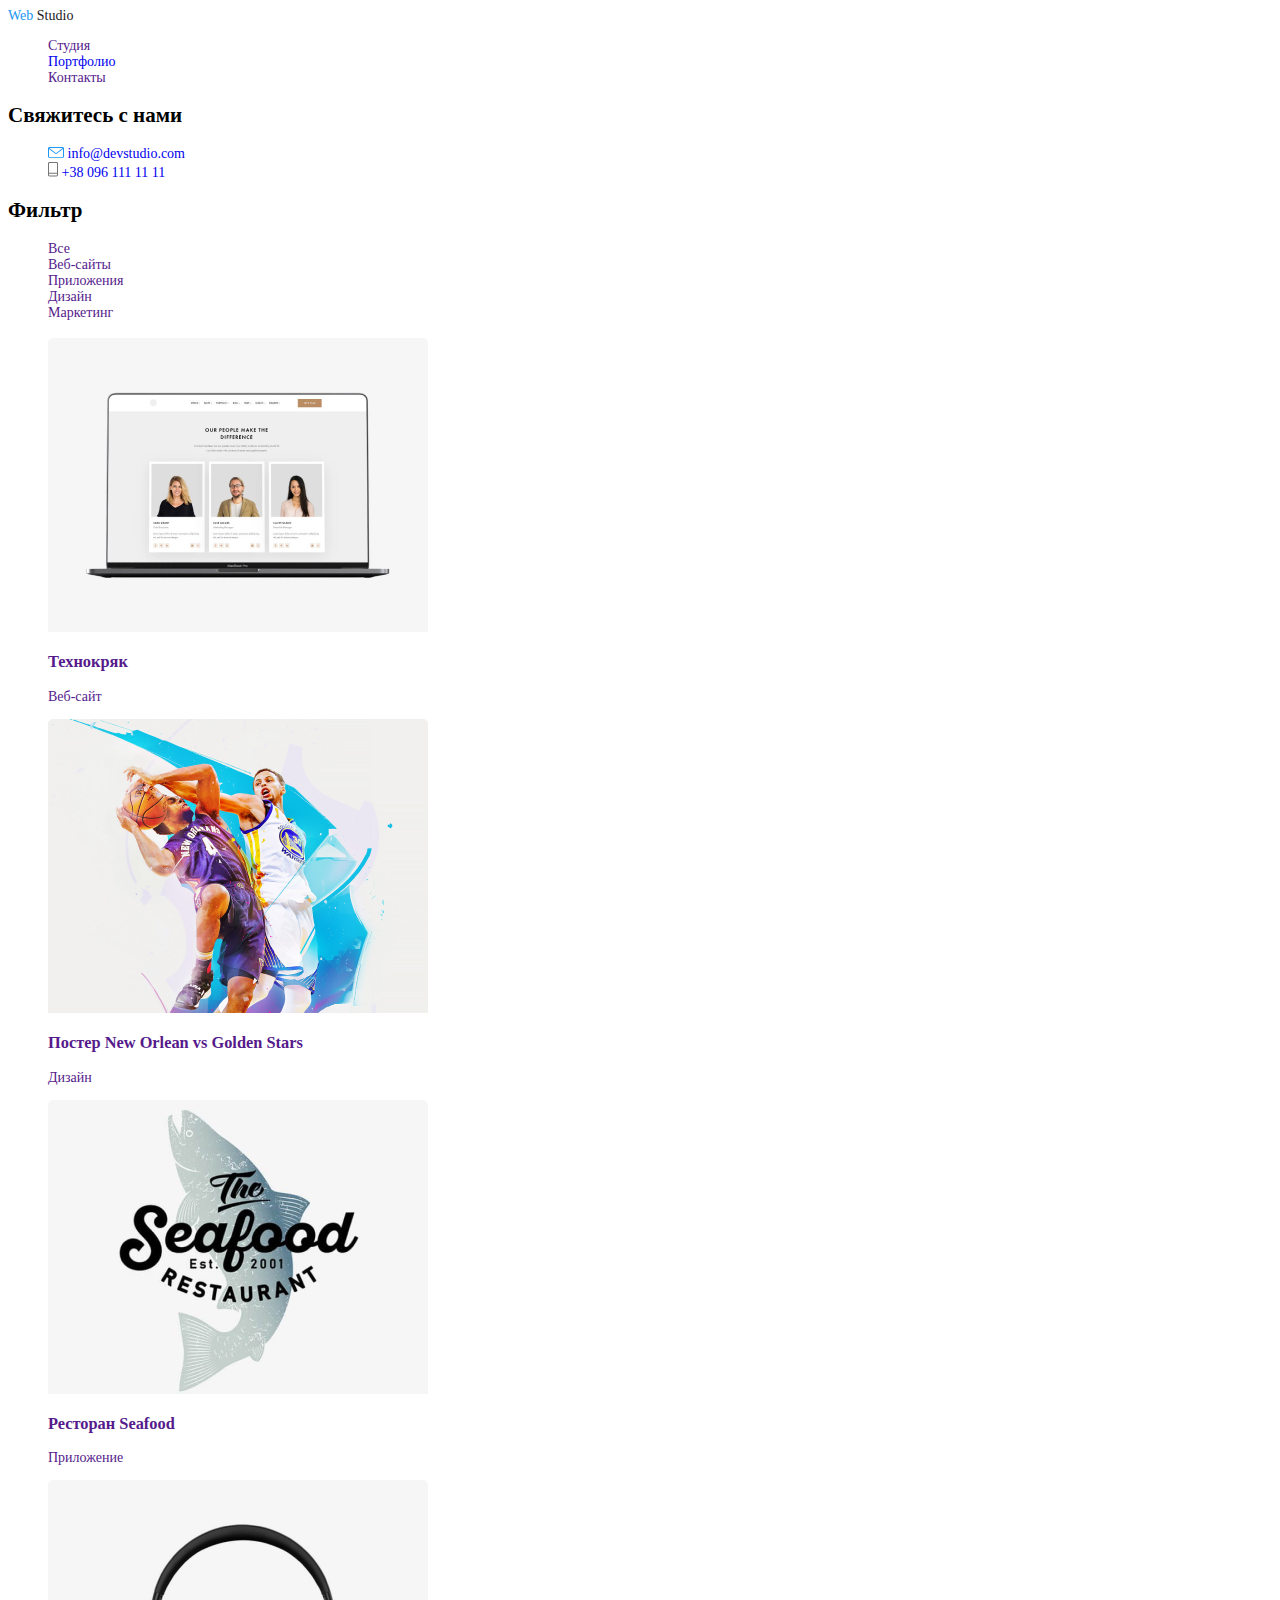
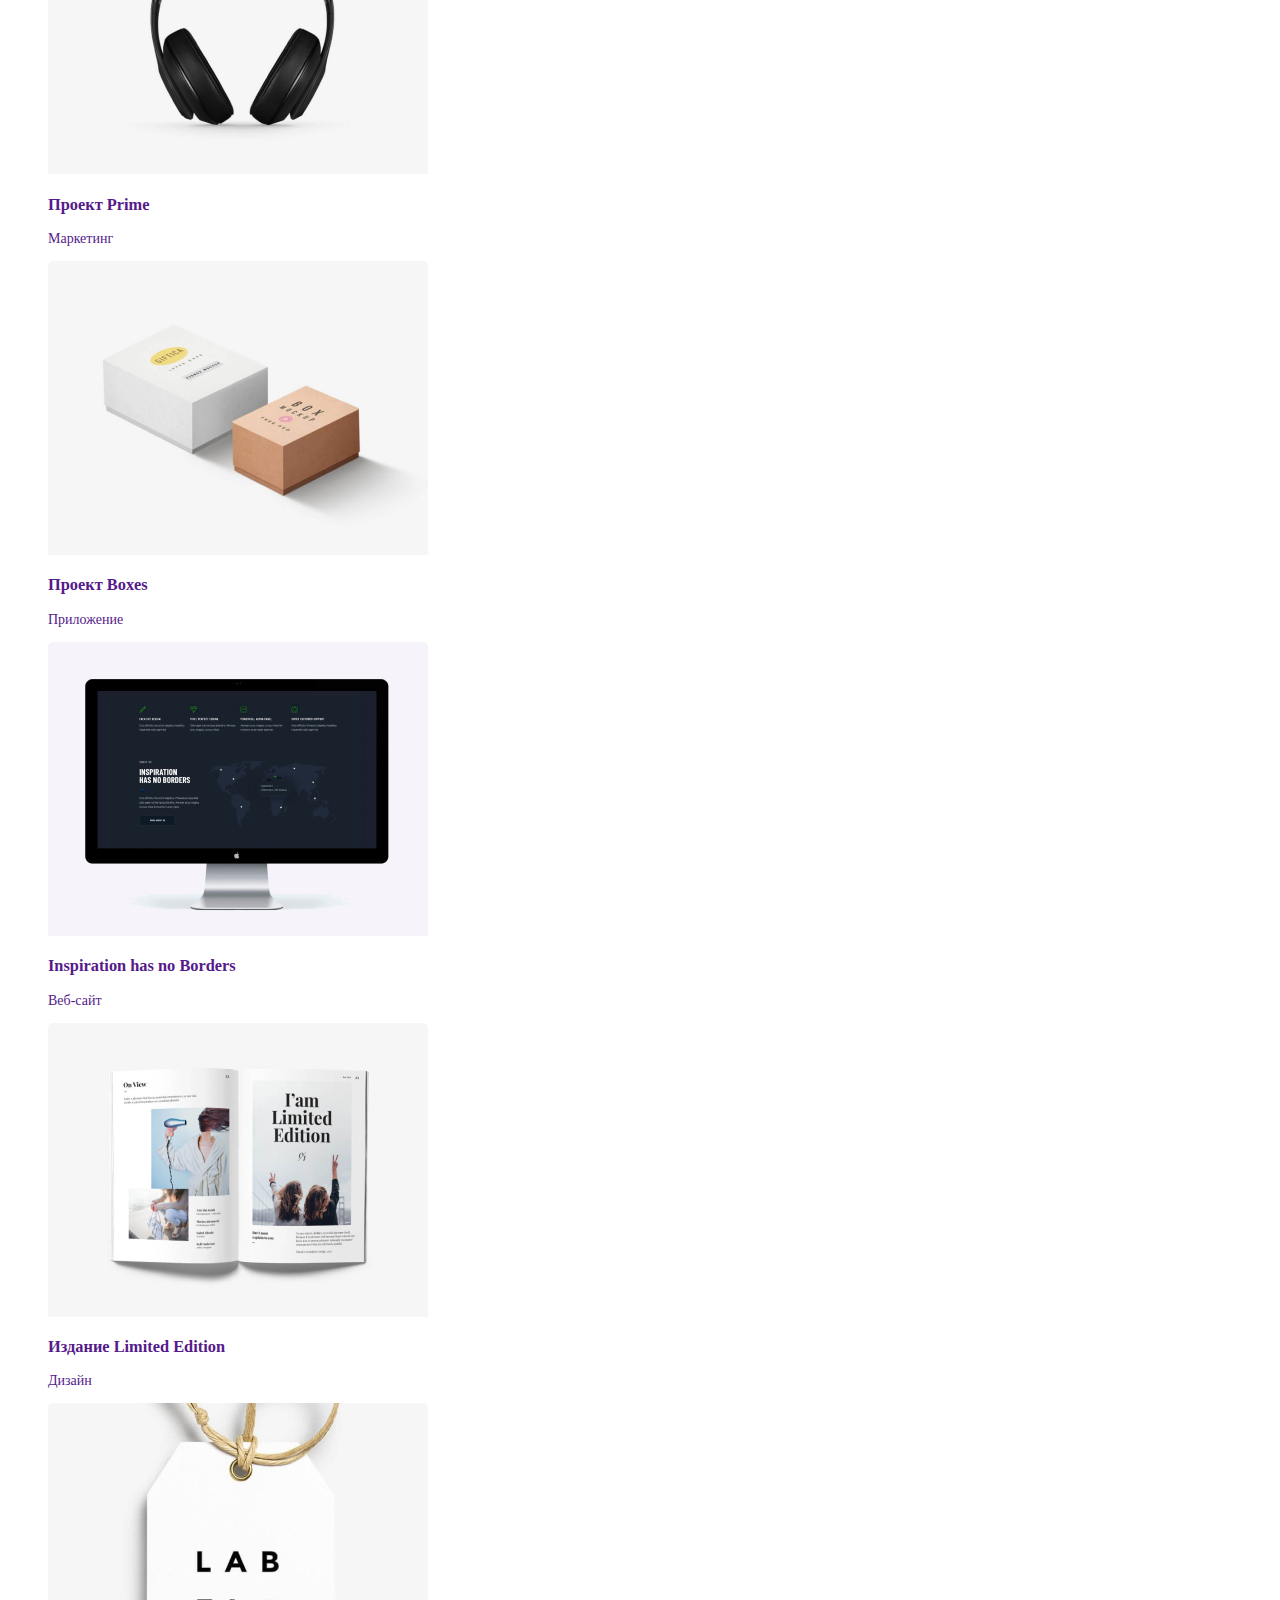
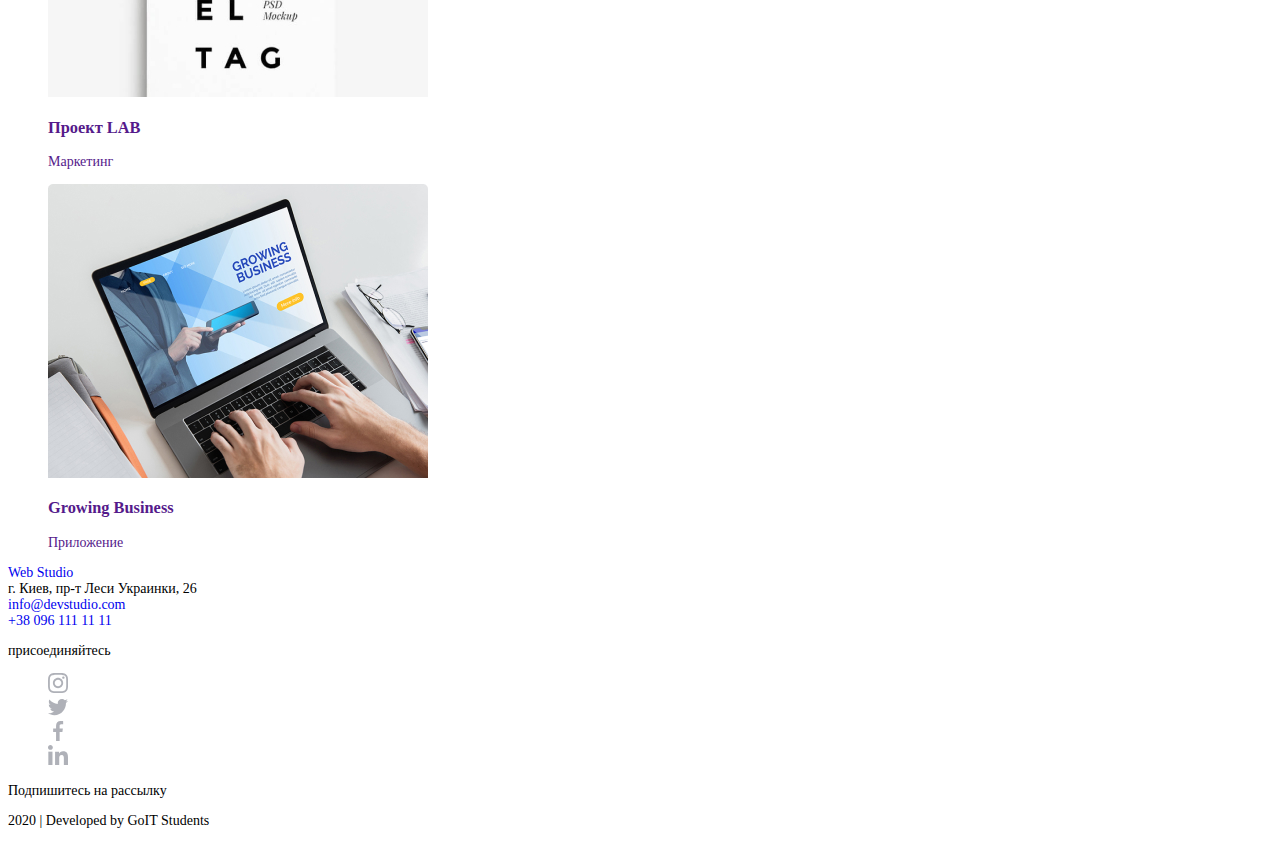
==== portfolio.html @ cc41b164 "hero and headder styles added" ====
<!DOCTYPE html>
<html lang="ru">
  <head>
    <meta charset="UTF-8" />
    <meta name="viewport" content="width=device-width, initial-scale=1.0" />
    <title>Web Studio</title>
    <link rel="stylesheet" href="./css/style.css" />
  </head>
  <body>
    <header>
      <nav>
        <a href="/index.html" class="logo"
          ><span class="logo accent">Web</span> Studio</a
        >
        <ul>
          <li><a href="">Студия</a></li>
          <li><a href="/portfolio.html">Портфолио</a></li>
          <li><a href="">Контакты</a></li>
        </ul>
      </nav>
      <section>
        <!-- потом сделать невидимым -->
        <h2>Свяжитесь с нами</h2>
        <ul>
          <li>
            <a href="mailto:info@devstudio.com">
              <img src="./images/mail.svg" alt="почта" /> info@devstudio.com</a
            >
          </li>
          <li>
            <a href="tel:0961111111">
              <img src="./images/tel.svg" alt="телефон" /> +38 096 111 11 11</a
            >
          </li>
        </ul>
      </section>
    </header>
    <main>
      <section>
        <h2>Фильтр</h2>
        <ul>
          <li><a href="">Все</a></li>
          <li><a href="">Веб-сайты</a></li>
          <li><a href="">Приложения</a></li>
          <li><a href="">Дизайн</a></li>
          <li><a href="">Маркетинг</a></li>
        </ul>
        <section>
          <h2></h2>
          <ul>
            <a href="">
              <img
                src="/images/pic01.jpg"
                alt="Технокряк"
                width="380px;"
                height="294px;"
              />
              <h3>Технокряк</h3>
              <p>Веб-сайт</p>
            </a>
          </ul>
          <ul>
            <a href="">
              <img
                src="/images/pic02.jpg"
                alt="Постер New Orlean vs Golden Stars"
                width="380px;"
                height="294px;"
              />
              <h3>Постер New Orlean vs Golden Stars</h3>
              <p>Дизайн</p>
            </a>
          </ul>
          <ul>
            <a href="">
              <img
                src="/images/pic03.jpg"
                alt="Ресторан Seafood"
                width="380px;"
                height="294px;"
              />
              <h3>Ресторан Seafood</h3>
              <p>Приложение</p>
            </a>
          </ul>
          <ul>
            <a href="">
              <img
                src="/images/pic04.jpg"
                alt="Проект Prime"
                width="380px;"
                height="294px;"
              />
              <h3>Проект Prime</h3>
              <p>Маркетинг</p>
            </a>
          </ul>
          <ul>
            <a href="">
              <img
                src="/images/pic05.jpg"
                alt="Проект Boxes"
                width="380px;"
                height="294px;"
              />
              <h3>Проект Boxes</h3>
              <p>Приложение</p>
            </a>
          </ul>
          <ul>
            <a href="">
              <img
                src="/images/pic06.jpg"
                alt="Inspiration has no Borders"
                width="380px;"
                height="294px;"
              />
              <h3>Inspiration has no Borders</h3>
              <p>Веб-сайт</p>
            </a>
          </ul>
          <ul>
            <a href="">
              <img
                src="/images/pic07.jpg"
                alt="Издание Limited Edition"
                width="380px;"
                height="294px;"
              />
              <h3>Издание Limited Edition</h3>
              <p>Дизайн</p>
            </a>
          </ul>
          <ul>
            <a href="">
              <img
                src="/images/pic08.jpg"
                alt="Проект LAB"
                width="380px;"
                height="294px;"
              />
              <h3>Проект LAB</h3>
              <p>Маркетинг</p>
            </a>
          </ul>
          <ul>
            <a href="">
              <img
                src="/images/pic09.jpg"
                alt="Growing Business"
                width="380px;"
                height="294px;"
              />
              <h3>Growing Business</h3>
              <p>Приложение</p>
            </a>
          </ul>
        </section>
      </section>
    </main>
    <!-- Our footer -->
    <footer>
      <!-- our adress -->
      <div>
        <a href="/">Web Studio <br /></a>
        г. Киев, пр-т Леси Украинки, 26 <br />
        <a href="mailto:info@devstudio.com"> info@devstudio.com</a> <br />
        <a href="tel:0961111111"> +38 096 111 11 11</a>
      </div>
      <!-- join us! -->
      <div>
        <p>присоединяйтесь</p>
        <ul>
          <li>
            <a href="" aria-label="Ссылка на Instagram"
              ><img src="./images/instagram2.svg" alt="Инстаграмм"
            /></a>
          </li>
          <li>
            <a href="" aria-label="Ссылка на Twitter"
              ><img src="./images/twitter1.svg" alt="Твиттер"
            /></a>
          </li>
          <li>
            <a href="" aria-label="Ссылка на Facebook"
              ><img src="./images/facebook1.svg" alt="Фейсбук"
            /></a>
          </li>
          <li>
            <a href="" aria-label="Ссылка на Linkedin"
              ><img src="./images/linkedin1.svg" alt="Линкедин"
            /></a>
          </li>
        </ul>
      </div>
      <!-- Sign up! -->
      <div>
        <p>Подпишитесь на рассылку</p>
      </div>
      <p>
        2020 | Developed by GoIT Students
      </p>
    </footer>
  </body>
</html>
---- css/style.css ----
:root {
  --primary-text-color: #757575;
  --title-text-color: #212121;
  --accent-color: #2196f3;
  --primary-white-color: #ffffff;
}
a {
  text-decoration: none;
}
li {
  list-style: none;
}
body {
  font-family: Roboto;
  font-size: 14px;
  font-weight: 500;
}
/* header */
/* logo */

.logo {
  color: var(--title-text-color);
  font-family: raleway;
}
.logo:hover,
.logo:focus {
  color: var(--accent-color);
}
.logo .accent {
  color: var(--accent-color);
}
/* navigation */
.list a {
  color: var(--title-text-color);
}
.list a:hover {
  color: var(--accent-color);
}
.hidden {
  font-size: 0;
}
/* mail and phone */
.contact_list a {
  color: var(--title-text-color);
}
.contact_list a:hover,
.contact_list a:focus {
  color: var(--accent-color);
}
/* hero */
.hero {
  font-family: Roboto;
  text-transform: uppercase;
  font-size: 44px;
  font-weight: 900;
}
.hero_button {
  font-size: 16px;
  font-weight: 700;
  background-color: var(--accent-color);
  color: var(--primary-white-color);
  border-radius: 7%;
  padding: 10px;
}
.hero_button:hover,
.hero_button:focus {
  background-color: var(--primary-white-color);
  color: var(--accent-color);
  border-width: 3px;
  border-color: var(--accent-color);
  border-style: solid;
}
/* our adventages */
/* hidden from navigation */
.adventages img {
  background-color: #f5f4fa;
  padding: 10px 50px;
  border-radius: 7%;
  border-color: var(--accent-color);
}
.adventages img:hover,
.adventages img:focus {
  background-color: var(--accent-color);
}
.adventages h3 {
  font-size: 16px;
  color: var(--title-text-color);
  font-weight: 700;
  text-transform: uppercase;
}
.adventages h3:hover,
.adventages h3:focus {
  color: var(--accent-color);
}
.adventages p {
  color: var(--primary-text-color);
  font-weight: 500;
}
.adventages p:hover,
.adventages p:focus {
  color: var(--accent-color);
}
/* what we are doing */
.doing {
  font-size: 36px;
  color: var(--title-text-color);
}
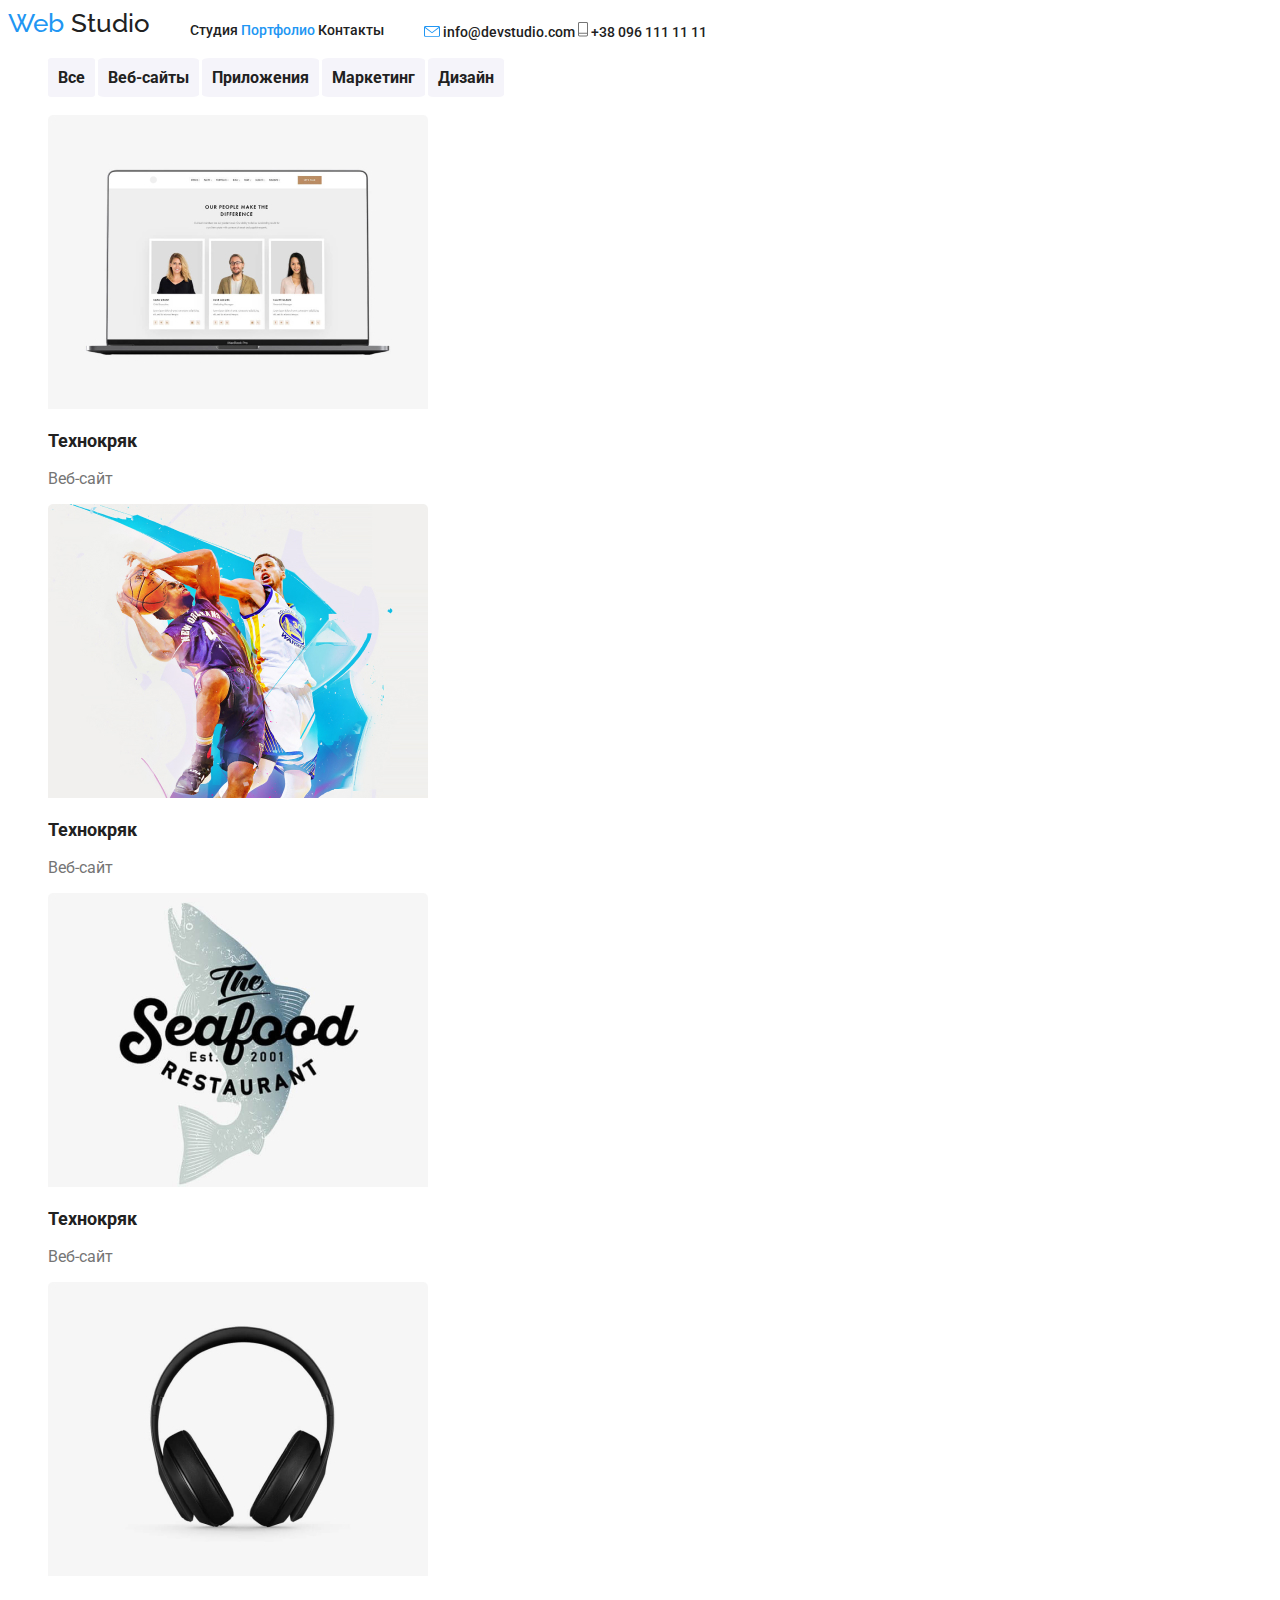
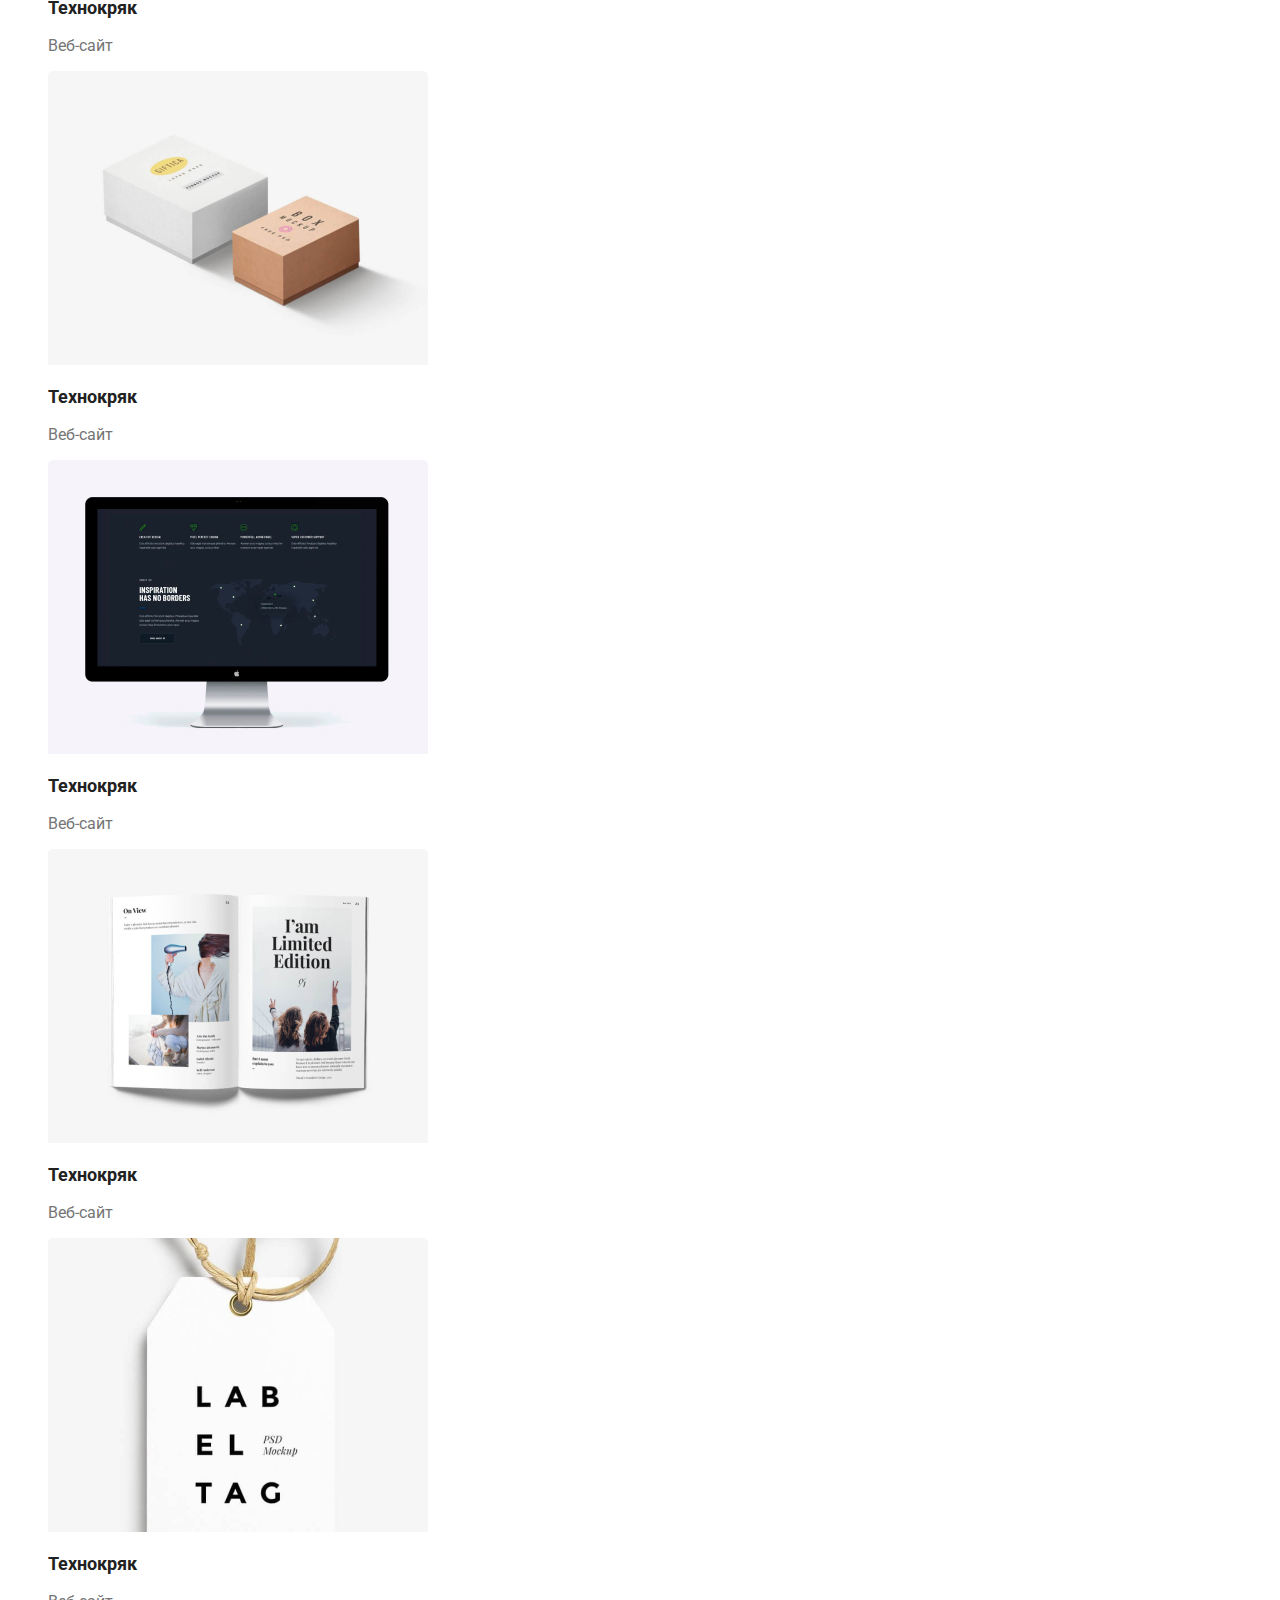
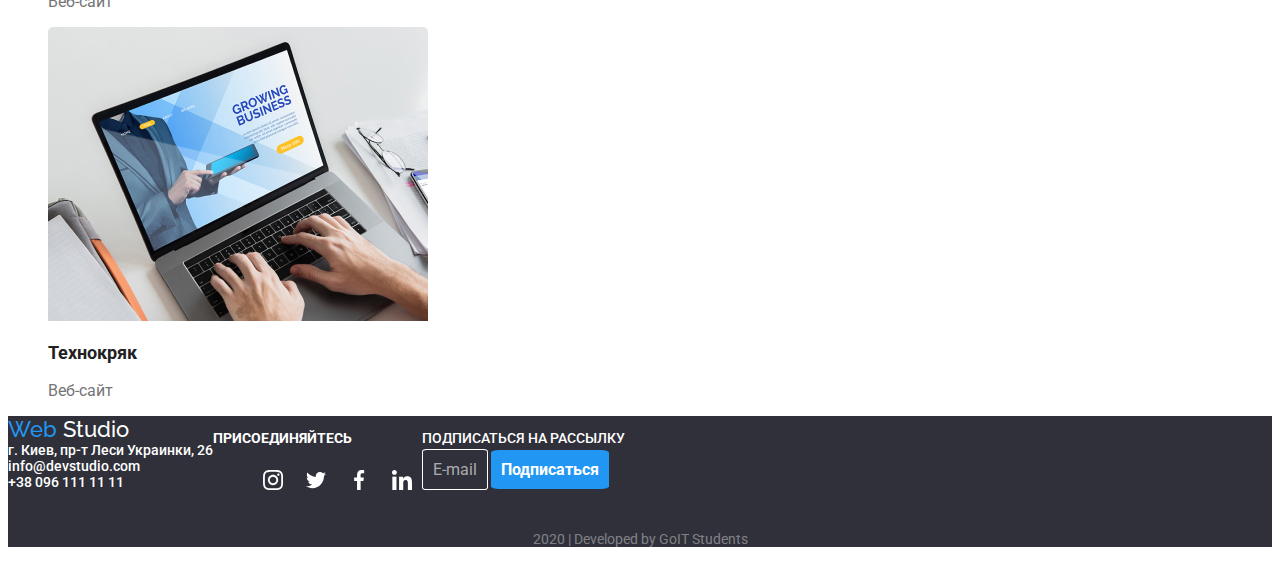
==== commit 59cb3d5c: "portfolio edited" ====
--- a/portfolio.html
+++ b/portfolio.html
@@ -5,23 +5,30 @@
     <meta name="viewport" content="width=device-width, initial-scale=1.0" />
     <title>Web Studio</title>
     <link rel="stylesheet" href="./css/style.css" />
+    <link
+      href="https://fonts.googleapis.com/css2?family=Raleway:wght@700&family=Roboto:wght@500;700;900&display=swap"
+      rel="stylesheet"
+    />
   </head>
+
   <body>
     <header>
       <nav>
-        <a href="/index.html" class="logo"
-          ><span class="logo accent">Web</span> Studio</a
+        <a href="./index.html" class="logo"
+          ><span class="accent">Web</span> Studio</a
         >
-        <ul>
-          <li><a href="">Студия</a></li>
-          <li><a href="/portfolio.html">Портфолио</a></li>
-          <li><a href="">Контакты</a></li>
+        <ul class="list">
+          <li class="item"><a href="">Студия</a></li>
+          <li class="item">
+            <a class="item_active" href="./portfolio.html">Портфолио</a>
+          </li>
+          <li class="item"><a href="">Контакты</a></li>
         </ul>
       </nav>
       <section>
         <!-- потом сделать невидимым -->
-        <h2>Свяжитесь с нами</h2>
-        <ul>
+        <h2 class="hidden">Свяжитесь с нами</h2>
+        <ul class="contact_list">
           <li>
             <a href="mailto:info@devstudio.com">
               <img src="./images/mail.svg" alt="почта" /> info@devstudio.com</a
@@ -37,167 +44,177 @@
     </header>
     <main>
       <section>
-        <h2>Фильтр</h2>
-        <ul>
-          <li><a href="">Все</a></li>
-          <li><a href="">Веб-сайты</a></li>
-          <li><a href="">Приложения</a></li>
-          <li><a href="">Дизайн</a></li>
-          <li><a href="">Маркетинг</a></li>
+        <h2 class="hidden">Фильтр</h2>
+        <ul class="filter">
+          <li><a class="filter_button" href="">Все</a></li>
+          <li><a class="filter_button" href="">Веб-сайты</a></li>
+          <li><a class="filter_button" href="">Приложения</a></li>
+          <li><a class="filter_button" href="">Маркетинг</a></li>
+          <li><a class="filter_button" href="">Дизайн</a></li>
         </ul>
-        <section>
-          <h2></h2>
-          <ul>
-            <a href="">
-              <img
-                src="/images/pic01.jpg"
-                alt="Технокряк"
-                width="380px;"
-                height="294px;"
-              />
-              <h3>Технокряк</h3>
-              <p>Веб-сайт</p>
-            </a>
-          </ul>
-          <ul>
-            <a href="">
-              <img
-                src="/images/pic02.jpg"
-                alt="Постер New Orlean vs Golden Stars"
-                width="380px;"
-                height="294px;"
-              />
-              <h3>Постер New Orlean vs Golden Stars</h3>
-              <p>Дизайн</p>
-            </a>
-          </ul>
-          <ul>
-            <a href="">
-              <img
-                src="/images/pic03.jpg"
-                alt="Ресторан Seafood"
-                width="380px;"
-                height="294px;"
-              />
-              <h3>Ресторан Seafood</h3>
-              <p>Приложение</p>
-            </a>
-          </ul>
-          <ul>
-            <a href="">
-              <img
-                src="/images/pic04.jpg"
-                alt="Проект Prime"
-                width="380px;"
-                height="294px;"
-              />
-              <h3>Проект Prime</h3>
-              <p>Маркетинг</p>
-            </a>
-          </ul>
-          <ul>
-            <a href="">
-              <img
-                src="/images/pic05.jpg"
-                alt="Проект Boxes"
-                width="380px;"
-                height="294px;"
-              />
-              <h3>Проект Boxes</h3>
-              <p>Приложение</p>
-            </a>
-          </ul>
-          <ul>
-            <a href="">
-              <img
-                src="/images/pic06.jpg"
-                alt="Inspiration has no Borders"
-                width="380px;"
-                height="294px;"
-              />
-              <h3>Inspiration has no Borders</h3>
-              <p>Веб-сайт</p>
-            </a>
-          </ul>
-          <ul>
-            <a href="">
-              <img
-                src="/images/pic07.jpg"
-                alt="Издание Limited Edition"
-                width="380px;"
-                height="294px;"
-              />
-              <h3>Издание Limited Edition</h3>
-              <p>Дизайн</p>
-            </a>
-          </ul>
-          <ul>
-            <a href="">
-              <img
-                src="/images/pic08.jpg"
-                alt="Проект LAB"
-                width="380px;"
-                height="294px;"
-              />
-              <h3>Проект LAB</h3>
-              <p>Маркетинг</p>
-            </a>
-          </ul>
-          <ul>
-            <a href="">
-              <img
-                src="/images/pic09.jpg"
-                alt="Growing Business"
-                width="380px;"
-                height="294px;"
-              />
-              <h3>Growing Business</h3>
-              <p>Приложение</p>
-            </a>
+        <section class="works">
+          <h2 class="hidden">Портфолио</h2>
+          <ul class="works_list">
+            <li>
+              <div>
+                <a href="">
+                  <img
+                    src="/images/pic01.jpg"
+                    alt="Технокряк"
+                    width="380px;"
+                    height="294px;"
+                  />
+                  <a><h3 class="works_list_title">Технокряк</h3></a>
+                  <a><p class="works_list_type">Веб-сайт</p></a>
+                </a>
+              </div>
+            </li>
+            <li>
+              <a href="">
+                <img
+                  src="/images/pic02.jpg"
+                  alt="Технокряк"
+                  width="380px;"
+                  height="294px;"
+                />
+                <h3 class="works_list_title">Технокряк</h3>
+                <p class="works_list_type">Веб-сайт</p>
+              </a>
+            </li>
+            <li>
+              <a href="">
+                <img
+                  src="/images/pic03.jpg"
+                  alt="Технокряк"
+                  width="380px;"
+                  height="294px;"
+                />
+                <h3 class="works_list_title">Технокряк</h3>
+                <p class="works_list_type">Веб-сайт</p>
+              </a>
+            </li>
+            <li>
+              <a href="">
+                <img
+                  src="/images/pic04.jpg"
+                  alt="Технокряк"
+                  width="380px;"
+                  height="294px;"
+                />
+                <h3 class="works_list_title">Технокряк</h3>
+                <p class="works_list_type">Веб-сайт</p>
+              </a>
+            </li>
+            <li>
+              <a href="">
+                <img
+                  src="/images/pic05.jpg"
+                  alt="Технокряк"
+                  width="380px;"
+                  height="294px;"
+                />
+                <h3 class="works_list_title">Технокряк</h3>
+                <p class="works_list_type">Веб-сайт</p>
+              </a>
+            </li>
+            <li>
+              <a href="">
+                <img
+                  src="/images/pic06.jpg"
+                  alt="Технокряк"
+                  width="380px;"
+                  height="294px;"
+                />
+                <h3 class="works_list_title">Технокряк</h3>
+                <p class="works_list_type">Веб-сайт</p>
+              </a>
+            </li>
+            <li>
+              <a href="">
+                <img
+                  src="/images/pic07.jpg"
+                  alt="Технокряк"
+                  width="380px;"
+                  height="294px;"
+                />
+                <h3 class="works_list_title">Технокряк</h3>
+                <p class="works_list_type">Веб-сайт</p>
+              </a>
+            </li>
+            <li>
+              <a href="">
+                <img
+                  src="/images/pic08.jpg"
+                  alt="Технокряк"
+                  width="380px;"
+                  height="294px;"
+                />
+                <h3 class="works_list_title">Технокряк</h3>
+                <p class="works_list_type">Веб-сайт</p>
+              </a>
+            </li>
+            <li>
+              <a href="">
+                <img
+                  src="/images/pic09.jpg"
+                  alt="Технокряк"
+                  width="380px;"
+                  height="294px;"
+                />
+                <h3 class="works_list_title">Технокряк</h3>
+                <p class="works_list_type">Веб-сайт</p>
+              </a>
+            </li>
           </ul>
         </section>
       </section>
     </main>
     <!-- Our footer -->
-    <footer>
-      <!-- our adress -->
-      <div>
-        <a href="/">Web Studio <br /></a>
-        г. Киев, пр-т Леси Украинки, 26 <br />
-        <a href="mailto:info@devstudio.com"> info@devstudio.com</a> <br />
-        <a href="tel:0961111111"> +38 096 111 11 11</a>
+    <footer class="footer">
+      <div class="horiz-footer">
+        <!-- our adress -->
+        <div class="adress">
+          <a href="./index.html" class="logo"
+            ><span class="accent">Web</span> Studio <br />
+          </a>
+          г. Киев, пр-т Леси Украинки, 26 <br />
+          <a href="mailto:info@devstudio.com"> info@devstudio.com</a> <br />
+          <a href="tel:0961111111"> +38 096 111 11 11</a>
+        </div>
+        <!-- join us! -->
+        <div class="join-us">
+          <p class="join-us_title">присоединяйтесь</p>
+          <ul class="social_list">
+            <li>
+              <a href="" aria-label="Ссылка на Instagram"
+                ><img src="./images/instagram21.svg" alt="Инстаграмм"
+              /></a>
+            </li>
+            <li>
+              <a href="" aria-label="Ссылка на Twitter"
+                ><img src="./images/twitter11.svg" alt="Твиттер"
+              /></a>
+            </li>
+            <li>
+              <a href="" aria-label="Ссылка на Facebook"
+                ><img src="./images/facebook11.svg" alt="Фейсбук"
+              /></a>
+            </li>
+            <li>
+              <a href="" aria-label="Ссылка на Linkedin"
+                ><img src="./images/linkedin11.svg" alt="Линкедин"
+              /></a>
+            </li>
+          </ul>
+        </div>
+        <!-- Sign up! -->
+        <div class="subscribe">
+          <p class="subscribe_title">подписаться на рассылку</p>
+          <a class="e-mail_button" href="">E-mail</a>
+          <a class="hero_button" href="">Подписаться</a>
+        </div>
       </div>
-      <!-- join us! -->
-      <div>
-        <p>присоединяйтесь</p>
-        <ul>
-          <li>
-            <a href="" aria-label="Ссылка на Instagram"
-              ><img src="./images/instagram2.svg" alt="Инстаграмм"
-            /></a>
-          </li>
-          <li>
-            <a href="" aria-label="Ссылка на Twitter"
-              ><img src="./images/twitter1.svg" alt="Твиттер"
-            /></a>
-          </li>
-          <li>
-            <a href="" aria-label="Ссылка на Facebook"
-              ><img src="./images/facebook1.svg" alt="Фейсбук"
-            /></a>
-          </li>
-          <li>
-            <a href="" aria-label="Ссылка на Linkedin"
-              ><img src="./images/linkedin1.svg" alt="Линкедин"
-            /></a>
-          </li>
-        </ul>
-      </div>
-      <!-- Sign up! -->
-      <div>
-        <p>Подпишитесь на рассылку</p>
-      </div>
-      <p>
+      <p class="copyright">
         2020 | Developed by GoIT Students
       </p>
     </footer>
--- a/css/style.css
+++ b/css/style.css
@@ -16,11 +16,29 @@
   font-weight: 500;
 }
 /* header */
+
+.list .item_active {
+  color: var(--accent-color);
+}
+
+header,
+nav {
+  display: flex;
+}
+
+nav li {
+  display: inline-block;
+}
+.contact_list li {
+  display: inline-block;
+}
+
 /* logo */
 
 .logo {
   color: var(--title-text-color);
   font-family: raleway;
+  font-size: 26px;
 }
 .logo:hover,
 .logo:focus {
@@ -33,7 +51,8 @@
 .list a {
   color: var(--title-text-color);
 }
-.list a:hover {
+.list a:hover,
+.list a:focus {
   color: var(--accent-color);
 }
 .hidden {
@@ -66,12 +85,15 @@
 .hero_button:focus {
   background-color: var(--primary-white-color);
   color: var(--accent-color);
-  border-width: 3px;
+  border-width: 1px;
   border-color: var(--accent-color);
   border-style: solid;
 }
 /* our adventages */
 /* hidden from navigation */
+.adventages li {
+  display: inline-block;
+}
 .adventages img {
   background-color: #f5f4fa;
   padding: 10px 50px;
@@ -92,16 +114,195 @@
 .adventages h3:focus {
   color: var(--accent-color);
 }
+
 .adventages p {
   color: var(--primary-text-color);
   font-weight: 500;
+  width: 278px;
+  height: 75px;
 }
 .adventages p:hover,
 .adventages p:focus {
   color: var(--accent-color);
 }
 /* what we are doing */
-.doing {
+.doing_title {
   font-size: 36px;
-  color: var(--title-text-color);
-}
+  font-weight: 700;
+  color: var(--title-text-color);
+}
+.doing_list li {
+  display: inline-block;
+}
+.doing_list h3 {
+  background-color: rgba(47, 48, 58, 0.8);
+  font-weight: 700;
+  color: var(--primary-white-color);
+  width: 380px;
+  height: 70px;
+  text-transform: uppercase;
+  text-align: center;
+  line-height: 70px;
+}
+.doing_list h3:hover,
+.doing_list h3:focus {
+  background-color: var(--accent-color);
+}
+
+/* our team */
+
+.team_title {
+  font-size: 36px;
+  font-weight: 700;
+  color: var(--title-text-color);
+}
+.team_list li {
+  display: inline-block;
+}
+.team_list h3 {
+  font-size: 16px;
+  color: var(--title-text-color);
+  font-weight: 500;
+}
+.team_list p {
+  font-size: 16px;
+  color: var(--primary-text-color);
+  font-weight: 500;
+}
+.social_list li {
+  display: inline;
+}
+.social_list img {
+  padding: 10px;
+}
+.social_list img:hover,
+.social_list img:focus {
+  padding: 10px;
+  border-radius: 50%;
+  background-color: var(--accent-color);
+}
+
+/* our clients */
+
+.clients_title {
+  font-size: 36px;
+  font-weight: 700;
+  color: var(--title-text-color);
+}
+
+.clients_list li {
+  display: inline-block;
+  padding: 30px 30px;
+  background-color: var(--primary-white-color);
+}
+.clients_list li:hover,
+.clients_list li:focus {
+  display: inline-block;
+  padding: 30px 30px;
+  background-color: var(--accent-color);
+}
+
+/* footer logo */
+footer {
+  background-color: #2f303a;
+}
+footer .logo {
+  font-size: 22px;
+  color: var(--primary-white-color);
+}
+.adress {
+  color: var(--primary-white-color);
+}
+.adress a {
+  color: var(--primary-white-color);
+}
+.adress a:hover,
+.adress a:focus {
+  color: var(--accent-color);
+}
+.join-us_title {
+  color: var(--primary-white-color);
+  text-transform: uppercase;
+  font-weight: bold;
+}
+.subscribe_title {
+  color: var(--primary-white-color);
+  text-transform: uppercase;
+}
+.e-mail_button {
+  font-size: 16px;
+  font-weight: normal;
+  background-color: #2f303a;
+  color: rgba(255, 255, 255, 0.6);
+  border-radius: 7%;
+  padding: 10px;
+  border-style: solid;
+  border-color: var(--primary-white-color);
+  border-width: 1px;
+}
+.e-mail_button:hover,
+.e-mail_button:focus {
+  background-color: var(--primary-white-color);
+  color: #2f303a;
+  border-width: 1px;
+  border-color: var(--primary-white-color);
+  border-style: solid;
+}
+.copyright {
+  color: rgba(255, 255, 255, 0.4);
+  font-weight: normal;
+  text-align: center;
+}
+.horiz-footer {
+  display: flex;
+}
+
+/* portfolio */
+
+.filter li {
+  display: inline;
+}
+.filter_button {
+  font-size: 16px;
+  font-weight: 700;
+  background-color: #f5f4fa;
+  color: var(--title-text-color);
+  border-radius: 7%;
+  padding: 10px;
+}
+.filter_button:hover,
+.filter_button:focus {
+  background-color: var(--accent-color);
+  color: var(--primary-white-color);
+  border-width: 1px;
+  border-color: var(--accent-color);
+  border-style: solid;
+}
+
+/* .works_list li {
+  display: flex;
+} */
+
+.works_list h3 {
+  width: 380px;
+  color: var(--title-text-color);
+  font-size: 18px;
+  font-weight: bold;
+}
+
+.works_list p {
+  width: 380px;
+  color: var(--primary-text-color);
+  font-size: 16px;
+  font-weight: normal;
+}
+
+.works_list h3:hover,
+.works_list h3:focus {
+  color: var(--accent-color);
+}
+
+.works_list p:hover,
+.works_list p:focus {
+  color: var(--accent-color);
+}
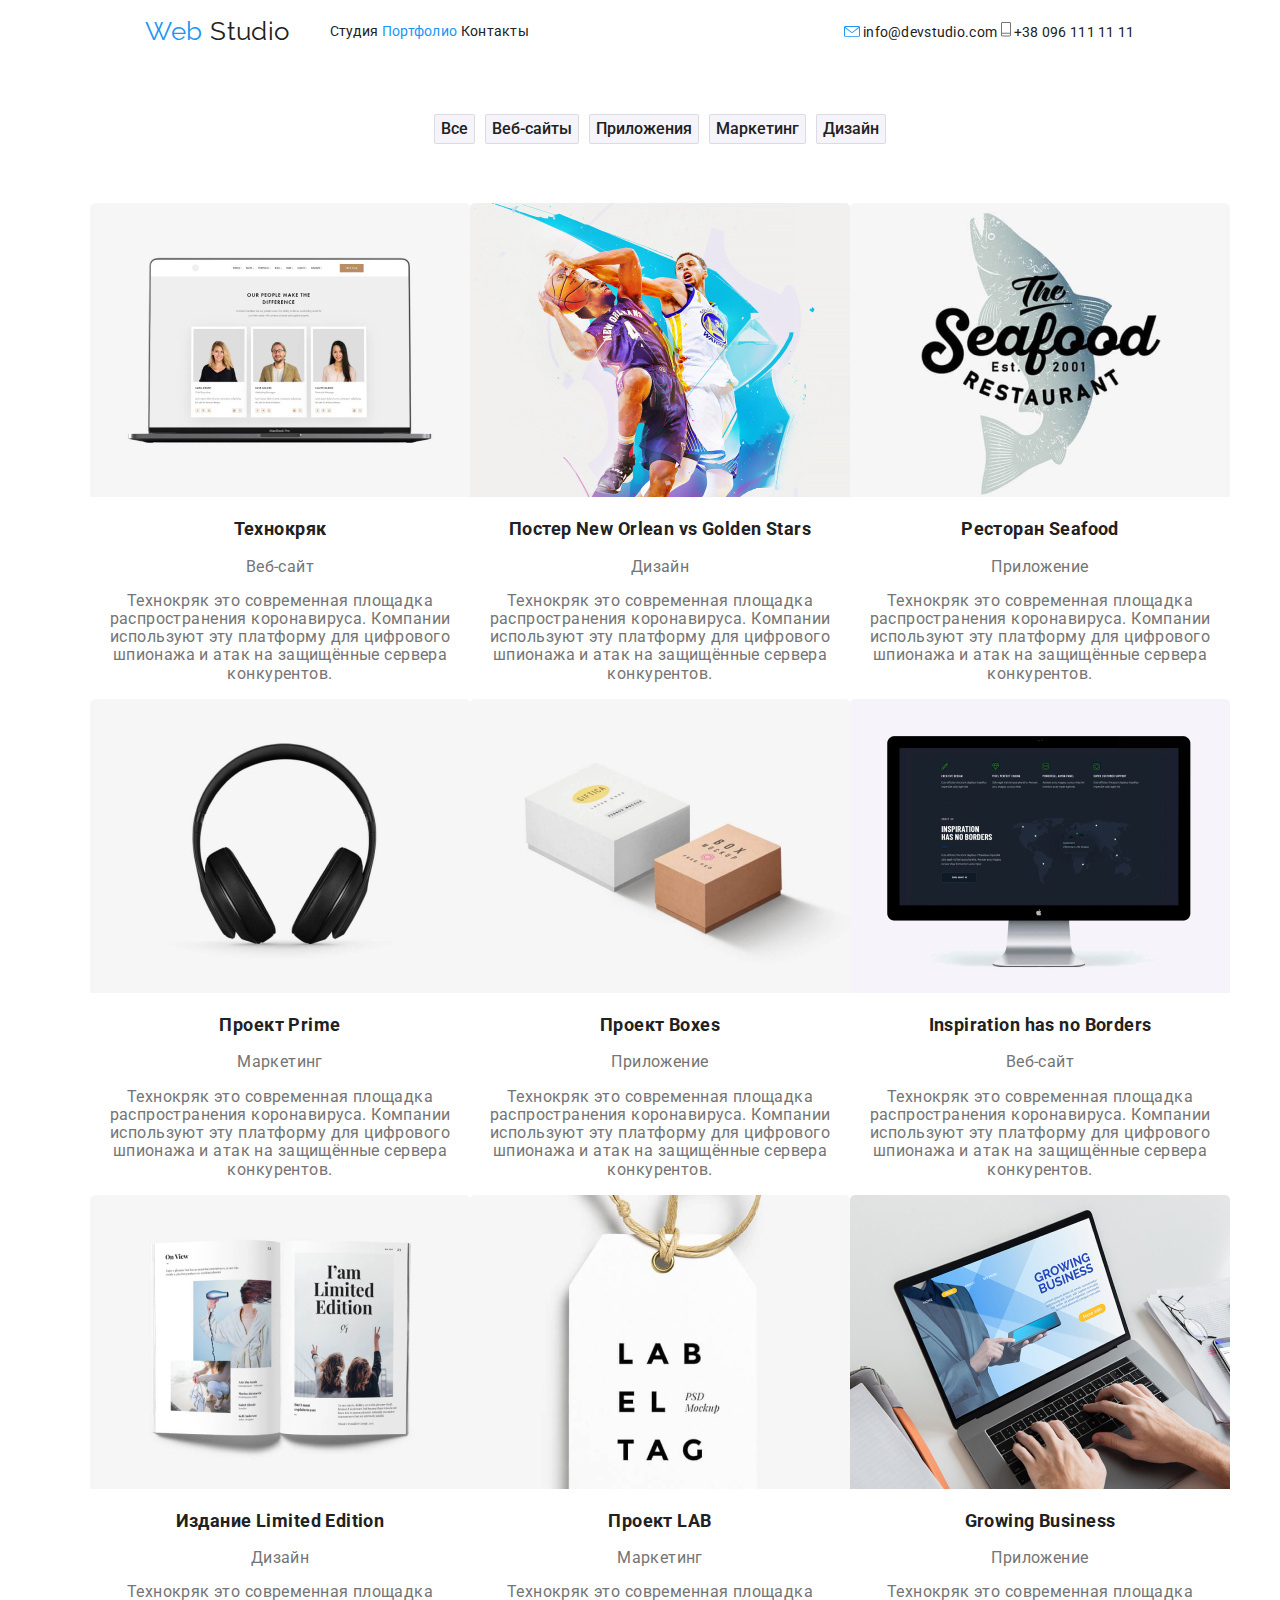
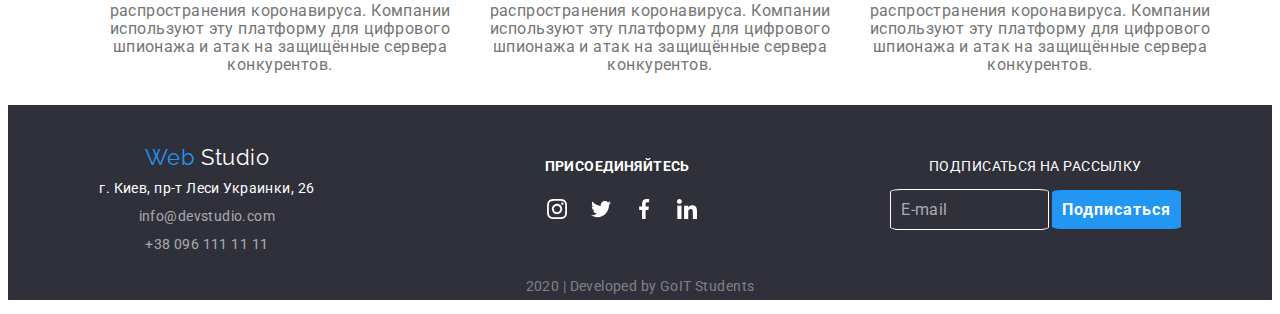
==== commit 36019a3f: "flex added" ====
--- a/portfolio.html
+++ b/portfolio.html
@@ -46,11 +46,27 @@
       <section>
         <h2 class="hidden">Фильтр</h2>
         <ul class="filter">
-          <li><a class="filter_button" href="">Все</a></li>
-          <li><a class="filter_button" href="">Веб-сайты</a></li>
-          <li><a class="filter_button" href="">Приложения</a></li>
-          <li><a class="filter_button" href="">Маркетинг</a></li>
-          <li><a class="filter_button" href="">Дизайн</a></li>
+          <li>
+            <button type="button" class="filter_button" href="">Все</button>
+          </li>
+          <li>
+            <button type="button" class="filter_button" href="">
+              Веб-сайты
+            </button>
+          </li>
+          <li>
+            <button type="button" class="filter_button" href="">
+              Приложения
+            </button>
+          </li>
+          <li>
+            <button type="button" class="filter_button" href="">
+              Маркетинг
+            </button>
+          </li>
+          <li>
+            <button type="button" class="filter_button" href="">Дизайн</button>
+          </li>
         </ul>
         <section class="works">
           <h2 class="hidden">Портфолио</h2>
@@ -64,106 +80,192 @@
                     width="380px;"
                     height="294px;"
                   />
-                  <a><h3 class="works_list_title">Технокряк</h3></a>
-                  <a><p class="works_list_type">Веб-сайт</p></a>
-                </a>
-              </div>
-            </li>
-            <li>
-              <a href="">
-                <img
-                  src="/images/pic02.jpg"
-                  alt="Технокряк"
-                  width="380px;"
-                  height="294px;"
-                />
-                <h3 class="works_list_title">Технокряк</h3>
-                <p class="works_list_type">Веб-сайт</p>
-              </a>
-            </li>
-            <li>
-              <a href="">
-                <img
-                  src="/images/pic03.jpg"
-                  alt="Технокряк"
-                  width="380px;"
-                  height="294px;"
-                />
-                <h3 class="works_list_title">Технокряк</h3>
-                <p class="works_list_type">Веб-сайт</p>
-              </a>
-            </li>
-            <li>
-              <a href="">
-                <img
-                  src="/images/pic04.jpg"
-                  alt="Технокряк"
-                  width="380px;"
-                  height="294px;"
-                />
-                <h3 class="works_list_title">Технокряк</h3>
-                <p class="works_list_type">Веб-сайт</p>
-              </a>
-            </li>
-            <li>
-              <a href="">
-                <img
-                  src="/images/pic05.jpg"
-                  alt="Технокряк"
-                  width="380px;"
-                  height="294px;"
-                />
-                <h3 class="works_list_title">Технокряк</h3>
-                <p class="works_list_type">Веб-сайт</p>
-              </a>
-            </li>
-            <li>
-              <a href="">
-                <img
-                  src="/images/pic06.jpg"
-                  alt="Технокряк"
-                  width="380px;"
-                  height="294px;"
-                />
-                <h3 class="works_list_title">Технокряк</h3>
-                <p class="works_list_type">Веб-сайт</p>
-              </a>
-            </li>
-            <li>
-              <a href="">
-                <img
-                  src="/images/pic07.jpg"
-                  alt="Технокряк"
-                  width="380px;"
-                  height="294px;"
-                />
-                <h3 class="works_list_title">Технокряк</h3>
-                <p class="works_list_type">Веб-сайт</p>
-              </a>
-            </li>
-            <li>
-              <a href="">
-                <img
-                  src="/images/pic08.jpg"
-                  alt="Технокряк"
-                  width="380px;"
-                  height="294px;"
-                />
-                <h3 class="works_list_title">Технокряк</h3>
-                <p class="works_list_type">Веб-сайт</p>
-              </a>
-            </li>
-            <li>
-              <a href="">
-                <img
-                  src="/images/pic09.jpg"
-                  alt="Технокряк"
-                  width="380px;"
-                  height="294px;"
-                />
-                <h3 class="works_list_title">Технокряк</h3>
-                <p class="works_list_type">Веб-сайт</p>
-              </a>
+                  <h3 class="works_list_title">Технокряк</h3>
+                  <p class="works_list_type">Веб-сайт</p>
+
+                  <p class="works_list_type">
+                    Технокряк это современная площадка распространения
+                    коронавируса. Компании используют эту платформу для
+                    цифрового шпионажа и атак на защищённые сервера конкурентов.
+                  </p>
+                </a>
+              </div>
+            </li>
+            <li>
+              <div>
+                <a href="">
+                  <img
+                    src="/images/pic02.jpg"
+                    alt="Постер New Orlean vs Golden Stars"
+                    width="380px;"
+                    height="294px;"
+                  />
+                  <h3 class="works_list_title">
+                    Постер New Orlean vs Golden Stars
+                  </h3>
+                  <p class="works_list_type">Дизайн</p>
+
+                  <p class="works_list_type">
+                    Технокряк это современная площадка распространения
+                    коронавируса. Компании используют эту платформу для
+                    цифрового шпионажа и атак на защищённые сервера конкурентов.
+                  </p>
+                </a>
+              </div>
+            </li>
+            <li>
+              <div>
+                <a href="">
+                  <img
+                    src="/images/pic03.jpg"
+                    alt="Ресторан Seafood"
+                    width="380px;"
+                    height="294px;"
+                  />
+                  <h3 class="works_list_title">
+                    Ресторан Seafood
+                  </h3>
+                  <p class="works_list_type">Приложение</p>
+
+                  <p class="works_list_type">
+                    Технокряк это современная площадка распространения
+                    коронавируса. Компании используют эту платформу для
+                    цифрового шпионажа и атак на защищённые сервера конкурентов.
+                  </p>
+                </a>
+              </div>
+            </li>
+            <li>
+              <div>
+                <a href="">
+                  <img
+                    src="/images/pic04.jpg"
+                    alt="Проект Prime"
+                    width="380px;"
+                    height="294px;"
+                  />
+                  <h3 class="works_list_title">
+                    Проект Prime
+                  </h3>
+                  <p class="works_list_type">Маркетинг</p>
+
+                  <p class="works_list_type">
+                    Технокряк это современная площадка распространения
+                    коронавируса. Компании используют эту платформу для
+                    цифрового шпионажа и атак на защищённые сервера конкурентов.
+                  </p>
+                </a>
+              </div>
+            </li>
+            <li>
+              <div>
+                <a href="">
+                  <img
+                    src="/images/pic05.jpg"
+                    alt="Проект Boxes"
+                    width="380px;"
+                    height="294px;"
+                  />
+                  <h3 class="works_list_title">
+                    Проект Boxes
+                  </h3>
+                  <p class="works_list_type">Приложение</p>
+
+                  <p class="works_list_type">
+                    Технокряк это современная площадка распространения
+                    коронавируса. Компании используют эту платформу для
+                    цифрового шпионажа и атак на защищённые сервера конкурентов.
+                  </p>
+                </a>
+              </div>
+            </li>
+            <li>
+              <div>
+                <a href="">
+                  <img
+                    src="/images/pic06.jpg"
+                    alt="Inspiration has no Borders"
+                    width="380px;"
+                    height="294px;"
+                  />
+                  <h3 class="works_list_title">
+                    Inspiration has no Borders
+                  </h3>
+                  <p class="works_list_type">Веб-сайт</p>
+
+                  <p class="works_list_type">
+                    Технокряк это современная площадка распространения
+                    коронавируса. Компании используют эту платформу для
+                    цифрового шпионажа и атак на защищённые сервера конкурентов.
+                  </p>
+                </a>
+              </div>
+            </li>
+            <li>
+              <div>
+                <a href="">
+                  <img
+                    src="/images/pic07.jpg"
+                    alt="Издание Limited Edition"
+                    width="380px;"
+                    height="294px;"
+                  />
+                  <h3 class="works_list_title">
+                    Издание Limited Edition
+                  </h3>
+                  <p class="works_list_type">Дизайн</p>
+
+                  <p class="works_list_type">
+                    Технокряк это современная площадка распространения
+                    коронавируса. Компании используют эту платформу для
+                    цифрового шпионажа и атак на защищённые сервера конкурентов.
+                  </p>
+                </a>
+              </div>
+            </li>
+            <li>
+              <div>
+                <a href="">
+                  <img
+                    src="/images/pic08.jpg"
+                    alt="Проект LAB"
+                    width="380px;"
+                    height="294px;"
+                  />
+                  <h3 class="works_list_title">
+                    Проект LAB
+                  </h3>
+                  <p class="works_list_type">Маркетинг</p>
+
+                  <p class="works_list_type">
+                    Технокряк это современная площадка распространения
+                    коронавируса. Компании используют эту платформу для
+                    цифрового шпионажа и атак на защищённые сервера конкурентов.
+                  </p>
+                </a>
+              </div>
+            </li>
+            <li>
+              <div>
+                <a href="">
+                  <img
+                    src="/images/pic09.jpg"
+                    alt="Growing Business"
+                    width="380px;"
+                    height="294px;"
+                  />
+                  <h3 class="works_list_title">
+                    Growing Business
+                  </h3>
+                  <p class="works_list_type">Приложение</p>
+
+                  <p class="works_list_type">
+                    Технокряк это современная площадка распространения
+                    коронавируса. Компании используют эту платформу для
+                    цифрового шпионажа и атак на защищённые сервера конкурентов.
+                  </p>
+                </a>
+              </div>
             </li>
           </ul>
         </section>
--- a/css/style.css
+++ b/css/style.css
@@ -4,6 +4,17 @@
   --accent-color: #2196f3;
   --primary-white-color: #ffffff;
 }
+
+html {
+  box-sizing: border-box;
+}
+
+*,
+*::before,
+*::after {
+  box-sizing: inherit;
+}
+
 a {
   text-decoration: none;
 }
@@ -11,9 +22,11 @@
   list-style: none;
 }
 body {
-  font-family: Roboto;
+  font-family: Roboto, sans-serif;
   font-size: 14px;
-  font-weight: 500;
+  font-weight: 400;
+  line-height: 1.14;
+  letter-spacing: 0.03em;
 }
 /* header */
 
@@ -24,6 +37,8 @@
 header,
 nav {
   display: flex;
+  justify-content: space-around;
+  align-items: center;
 }
 
 nav li {
@@ -49,6 +64,8 @@
 }
 /* navigation */
 .list a {
+  letter-spacing: 0.02em;
+
   color: var(--title-text-color);
 }
 .list a:hover,
@@ -56,41 +73,76 @@
   color: var(--accent-color);
 }
 .hidden {
-  font-size: 0;
+  /* font-size: 0; */
+  display: none;
 }
 /* mail and phone */
 .contact_list a {
   color: var(--title-text-color);
+
+  letter-spacing: 0.02em;
 }
 .contact_list a:hover,
 .contact_list a:focus {
   color: var(--accent-color);
 }
 /* hero */
-.hero {
-  font-family: Roboto;
+
+.hero-section {
+  display: flex;
+  flex-direction: column;
+  text-align: center;
+  justify-content: center;
+  align-items: center;
+}
+
+.hero-title {
+  text-align: center;
+  line-height: 1.36;
   text-transform: uppercase;
   font-size: 44px;
   font-weight: 900;
-}
+  letter-spacing: 0.06em;
+}
+
 .hero_button {
-  font-size: 16px;
-  font-weight: 700;
-  background-color: var(--accent-color);
-  color: var(--primary-white-color);
+  width: 200px;
+
+  padding: 10px;
   border-radius: 7%;
-  padding: 10px;
+
+  font-size: 16px;
+  font-weight: 700;
+  line-height: 1.875;
+  letter-spacing: 0.06em;
+
+  background-color: var(--accent-color);
+  color: var(--primary-white-color);
 }
 .hero_button:hover,
 .hero_button:focus {
   background-color: var(--primary-white-color);
   color: var(--accent-color);
-  border-width: 1px;
+  border-width: 0px;
   border-color: var(--accent-color);
   border-style: solid;
 }
 /* our adventages */
 /* hidden from navigation */
+
+.advantages-section {
+  padding: 94px 198px;
+}
+
+.advantages-horiz {
+  padding-top: 40px;
+  display: flex;
+  flex-wrap: wrap;
+  flex-direction: row;
+  text-align: center;
+  justify-content: center;
+}
+
 .adventages li {
   display: inline-block;
 }
@@ -105,10 +157,11 @@
   background-color: var(--accent-color);
 }
 .adventages h3 {
-  font-size: 16px;
-  color: var(--title-text-color);
-  font-weight: 700;
+  font-weight: 700;
+  line-height: 1.14;
   text-transform: uppercase;
+
+  color: var(--title-text-color);
 }
 .adventages h3:hover,
 .adventages h3:focus {
@@ -116,8 +169,10 @@
 }
 
 .adventages p {
+  line-height: 1.7;
+
   color: var(--primary-text-color);
-  font-weight: 500;
+
   width: 278px;
   height: 75px;
 }
@@ -126,23 +181,42 @@
   color: var(--accent-color);
 }
 /* what we are doing */
+
+.doing-section {
+  padding: 94px 198px;
+}
+.doing-horiz {
+  padding-top: 40px;
+  display: flex;
+  flex-direction: row;
+  text-align: center;
+  justify-content: space-around;
+  align-items: left;
+}
+
 .doing_title {
   font-size: 36px;
   font-weight: 700;
+  line-height: 1.17;
+
+  text-align: center;
+
   color: var(--title-text-color);
 }
 .doing_list li {
   display: inline-block;
 }
 .doing_list h3 {
-  background-color: rgba(47, 48, 58, 0.8);
-  font-weight: 700;
-  color: var(--primary-white-color);
   width: 380px;
   height: 70px;
+  padding-top: 25px;
+
+  font-weight: 700;
   text-transform: uppercase;
   text-align: center;
-  line-height: 70px;
+
+  background-color: rgba(47, 48, 58, 0.8);
+  color: var(--primary-white-color);
 }
 .doing_list h3:hover,
 .doing_list h3:focus {
@@ -151,9 +225,26 @@
 
 /* our team */
 
+.team-section {
+  background-color: #f5f4fa;
+  padding: 94px 198px;
+}
+
+.team-horiz {
+  padding-top: 40px;
+  display: flex;
+  flex-direction: row;
+  text-align: center;
+  justify-content: space-around;
+  align-items: left;
+}
+
 .team_title {
   font-size: 36px;
   font-weight: 700;
+  line-height: 1.17;
+  text-align: center;
+
   color: var(--title-text-color);
 }
 .team_list li {
@@ -161,13 +252,19 @@
 }
 .team_list h3 {
   font-size: 16px;
-  color: var(--title-text-color);
   font-weight: 500;
+  line-height: 1.19;
+  text-align: center;
+
+  color: var(--title-text-color);
 }
 .team_list p {
   font-size: 16px;
+  font-weight: 500;
+  line-height: 1.19;
+  text-align: center;
+
   color: var(--primary-text-color);
-  font-weight: 500;
 }
 .social_list li {
   display: inline;
@@ -184,9 +281,20 @@
 
 /* our clients */
 
+.clients-section {
+  display: flex;
+  flex-direction: column;
+  text-align: center;
+  justify-content: center;
+  align-items: center;
+}
+
 .clients_title {
   font-size: 36px;
   font-weight: 700;
+  line-height: 1.17;
+  text-align: center;
+
   color: var(--title-text-color);
 }
 
@@ -208,37 +316,51 @@
 }
 footer .logo {
   font-size: 22px;
+  line-height: 1.18;
+
   color: var(--primary-white-color);
 }
 .adress {
-  color: var(--primary-white-color);
-}
-.adress a {
-  color: var(--primary-white-color);
+  line-height: 2;
+  color: var(--primary-white-color);
+}
+.adress a:not(:first-child) {
+  color: rgba(255, 255, 255, 0.6);
 }
 .adress a:hover,
 .adress a:focus {
   color: var(--accent-color);
 }
 .join-us_title {
-  color: var(--primary-white-color);
+  padding-left: 30px;
+
+  text-align: center;
   text-transform: uppercase;
-  font-weight: bold;
+  font-weight: 700;
+
+  color: var(--primary-white-color);
 }
 .subscribe_title {
-  color: var(--primary-white-color);
+  margin-bottom: 20px;
+
   text-transform: uppercase;
+  line-height: 1.14;
+
+  color: var(--primary-white-color);
 }
 .e-mail_button {
-  font-size: 16px;
-  font-weight: normal;
-  background-color: #2f303a;
-  color: rgba(255, 255, 255, 0.6);
-  border-radius: 7%;
-  padding: 10px;
+  padding: 10px 100px 10px 10px;
+
   border-style: solid;
   border-color: var(--primary-white-color);
   border-width: 1px;
+  border-radius: 7%;
+  background-color: #2f303a;
+  color: rgba(255, 255, 255, 0.6);
+
+  font-size: 16px;
+  line-height: 1.88;
+  font-weight: normal;
 }
 .e-mail_button:hover,
 .e-mail_button:focus {
@@ -249,26 +371,42 @@
   border-style: solid;
 }
 .copyright {
+  font-weight: normal;
+  text-align: center;
+  line-height: 2;
+
   color: rgba(255, 255, 255, 0.4);
-  font-weight: normal;
-  text-align: center;
 }
 .horiz-footer {
-  display: flex;
+  padding-top: 40px;
+  display: flex;
+  flex-direction: row;
+  text-align: center;
+  justify-content: space-around;
+  align-items: left;
 }
 
 /* portfolio */
 
-.filter li {
-  display: inline;
+.filter {
+  padding-top: 40px;
+  display: flex;
+  flex-direction: row;
+  text-align: center;
+  justify-content: center;
 }
 .filter_button {
-  font-size: 16px;
-  font-weight: 700;
+  margin: 5px;
+  border: 1px solid rgba(0, 0, 0, 0.1);
+  border-radius: 2px;
+
+  font-size: 16px;
+  font-weight: 500;
+  line-height: 1.63;
+  font-family: Roboto, sans-serif;
+
   background-color: #f5f4fa;
   color: var(--title-text-color);
-  border-radius: 7%;
-  padding: 10px;
 }
 .filter_button:hover,
 .filter_button:focus {
@@ -306,3 +444,16 @@
 .works_list p:focus {
   color: var(--accent-color);
 }
+
+.works_list {
+  padding-top: 40px;
+  display: flex;
+  flex-wrap: wrap;
+  flex-direction: row;
+  text-align: center;
+  justify-content: center;
+}
+/* .works_list li:nth-child(3n + 4) {
+  background-color: orange;
+   margin-right: calc(100% - 125px); 
+} */
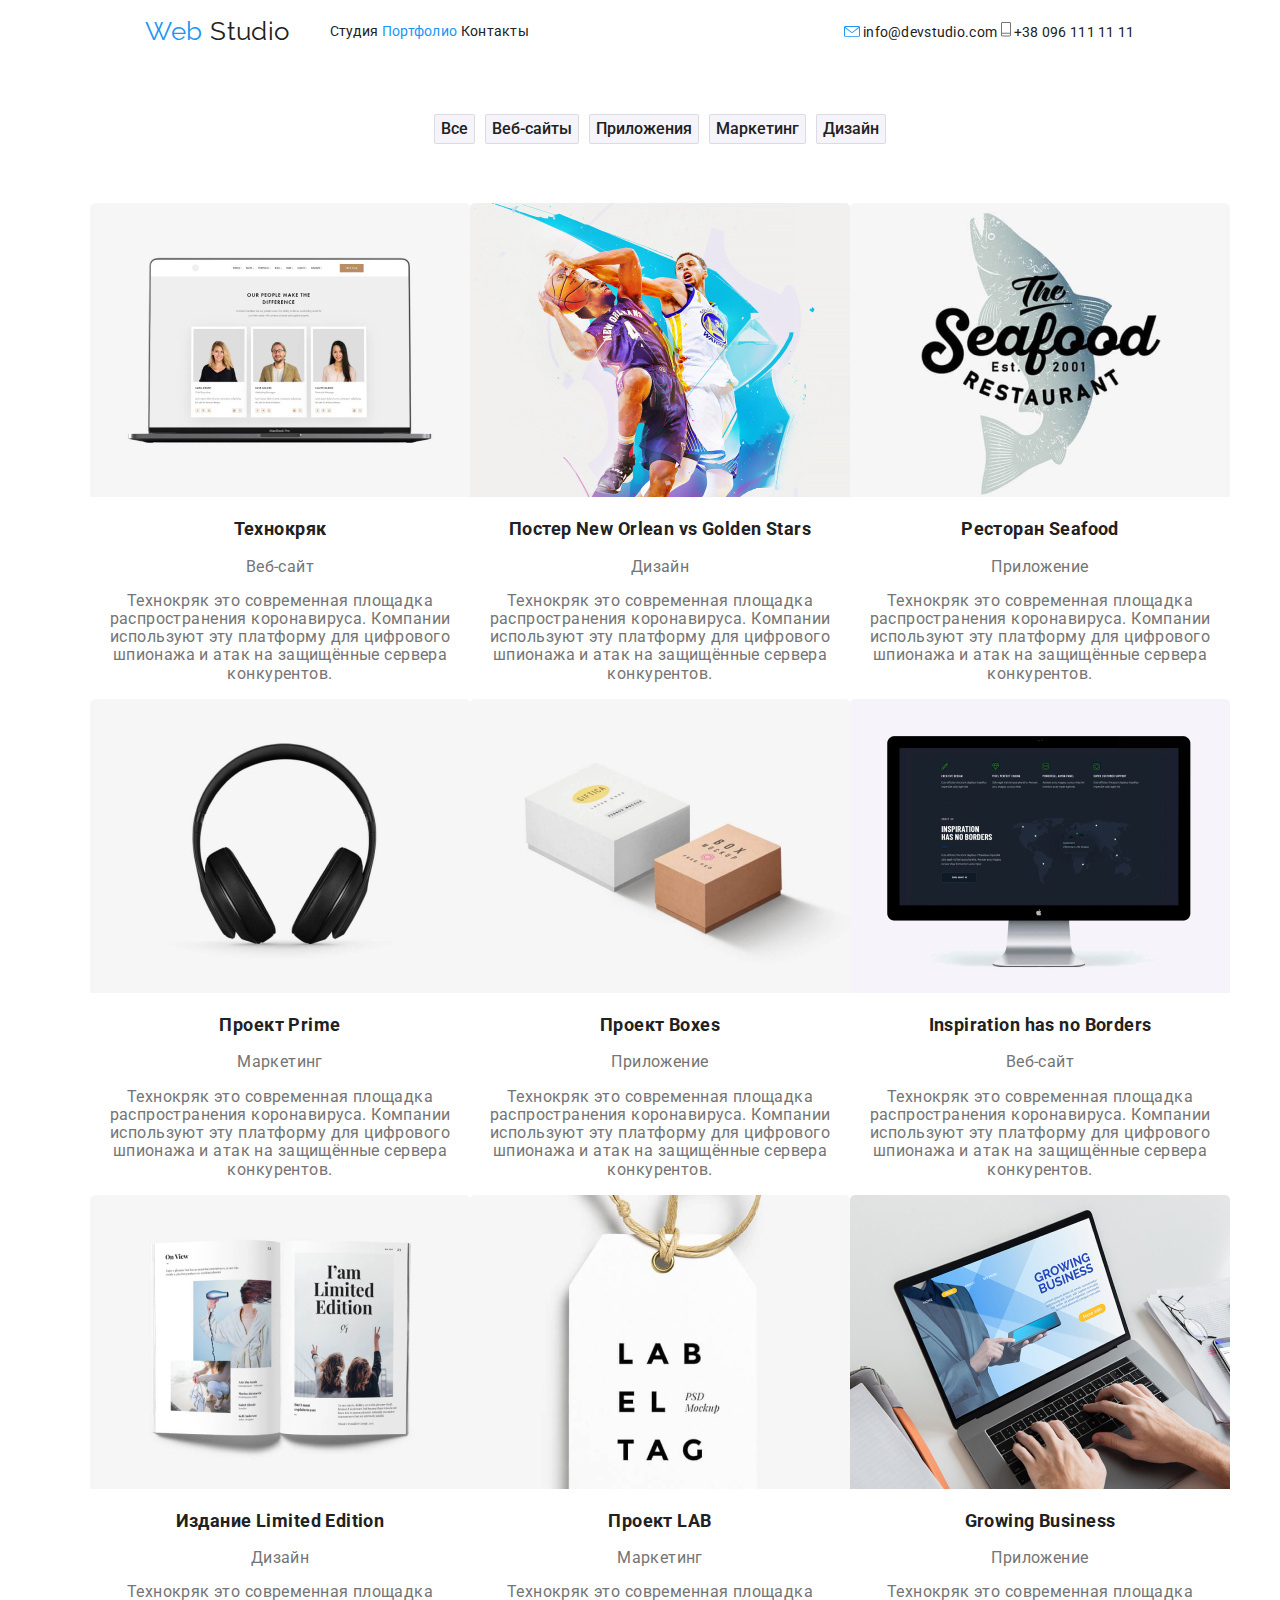
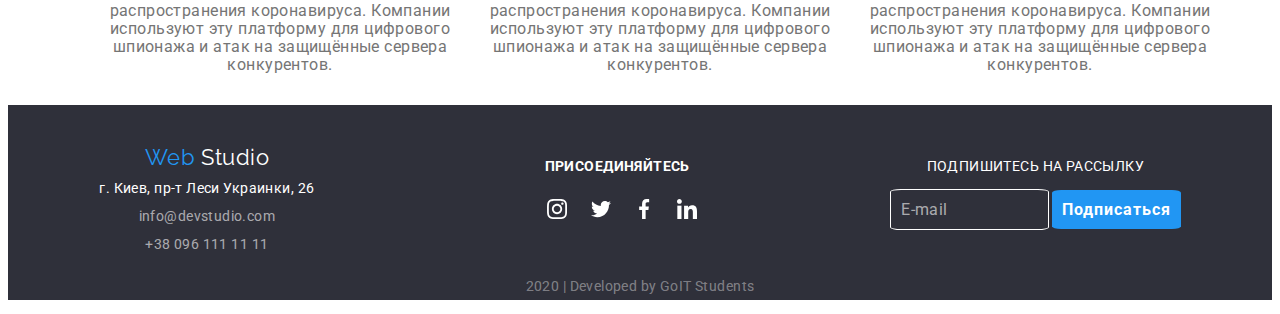
==== commit a311f446: "mentor`s bugs fixed" ====
--- a/portfolio.html
+++ b/portfolio.html
@@ -18,7 +18,7 @@
           ><span class="accent">Web</span> Studio</a
         >
         <ul class="list">
-          <li class="item"><a href="">Студия</a></li>
+          <li class="item"><a href="./index.html">Студия</a></li>
           <li class="item">
             <a class="item_active" href="./portfolio.html">Портфолио</a>
           </li>
@@ -47,25 +47,25 @@
         <h2 class="hidden">Фильтр</h2>
         <ul class="filter">
           <li>
-            <button type="button" class="filter_button" href="">Все</button>
-          </li>
-          <li>
-            <button type="button" class="filter_button" href="">
+            <button type="button" class="filter_button">Все</button>
+          </li>
+          <li>
+            <button type="button" class="filter_button">
               Веб-сайты
             </button>
           </li>
           <li>
-            <button type="button" class="filter_button" href="">
+            <button type="button" class="filter_button">
               Приложения
             </button>
           </li>
           <li>
-            <button type="button" class="filter_button" href="">
+            <button type="button" class="filter_button">
               Маркетинг
             </button>
           </li>
           <li>
-            <button type="button" class="filter_button" href="">Дизайн</button>
+            <button type="button" class="filter_button">Дизайн</button>
           </li>
         </ul>
         <section class="works">
@@ -75,10 +75,10 @@
               <div>
                 <a href="">
                   <img
-                    src="/images/pic01.jpg"
+                    src="./images/pic01.jpg"
                     alt="Технокряк"
-                    width="380px;"
-                    height="294px;"
+                    width="380"
+                    height="294"
                   />
                   <h3 class="works_list_title">Технокряк</h3>
                   <p class="works_list_type">Веб-сайт</p>
@@ -95,10 +95,10 @@
               <div>
                 <a href="">
                   <img
-                    src="/images/pic02.jpg"
+                    src="./images/pic02.jpg"
                     alt="Постер New Orlean vs Golden Stars"
-                    width="380px;"
-                    height="294px;"
+                    width="380"
+                    height="294"
                   />
                   <h3 class="works_list_title">
                     Постер New Orlean vs Golden Stars
@@ -117,10 +117,10 @@
               <div>
                 <a href="">
                   <img
-                    src="/images/pic03.jpg"
+                    src="./images/pic03.jpg"
                     alt="Ресторан Seafood"
-                    width="380px;"
-                    height="294px;"
+                    width="380"
+                    height="294"
                   />
                   <h3 class="works_list_title">
                     Ресторан Seafood
@@ -139,10 +139,10 @@
               <div>
                 <a href="">
                   <img
-                    src="/images/pic04.jpg"
+                    src="./images/pic04.jpg"
                     alt="Проект Prime"
-                    width="380px;"
-                    height="294px;"
+                    width="380"
+                    height="294"
                   />
                   <h3 class="works_list_title">
                     Проект Prime
@@ -161,10 +161,10 @@
               <div>
                 <a href="">
                   <img
-                    src="/images/pic05.jpg"
+                    src="./images/pic05.jpg"
                     alt="Проект Boxes"
-                    width="380px;"
-                    height="294px;"
+                    width="380"
+                    height="294"
                   />
                   <h3 class="works_list_title">
                     Проект Boxes
@@ -183,10 +183,10 @@
               <div>
                 <a href="">
                   <img
-                    src="/images/pic06.jpg"
+                    src="./images/pic06.jpg"
                     alt="Inspiration has no Borders"
-                    width="380px;"
-                    height="294px;"
+                    width="380"
+                    height="294"
                   />
                   <h3 class="works_list_title">
                     Inspiration has no Borders
@@ -205,10 +205,10 @@
               <div>
                 <a href="">
                   <img
-                    src="/images/pic07.jpg"
+                    src="./images/pic07.jpg"
                     alt="Издание Limited Edition"
-                    width="380px;"
-                    height="294px;"
+                    width="380"
+                    height="294"
                   />
                   <h3 class="works_list_title">
                     Издание Limited Edition
@@ -227,10 +227,10 @@
               <div>
                 <a href="">
                   <img
-                    src="/images/pic08.jpg"
+                    src="./images/pic08.jpg"
                     alt="Проект LAB"
-                    width="380px;"
-                    height="294px;"
+                    width="380"
+                    height="294"
                   />
                   <h3 class="works_list_title">
                     Проект LAB
@@ -249,10 +249,10 @@
               <div>
                 <a href="">
                   <img
-                    src="/images/pic09.jpg"
+                    src="./images/pic09.jpg"
                     alt="Growing Business"
-                    width="380px;"
-                    height="294px;"
+                    width="380"
+                    height="294"
                   />
                   <h3 class="works_list_title">
                     Growing Business
@@ -311,7 +311,7 @@
         </div>
         <!-- Sign up! -->
         <div class="subscribe">
-          <p class="subscribe_title">подписаться на рассылку</p>
+          <p class="subscribe_title">Подпишитесь на рассылку</p>
           <a class="e-mail_button" href="">E-mail</a>
           <a class="hero_button" href="">Подписаться</a>
         </div>
--- a/css/style.css
+++ b/css/style.css
@@ -412,9 +412,9 @@
 .filter_button:focus {
   background-color: var(--accent-color);
   color: var(--primary-white-color);
-  border-width: 1px;
+  /* border-width: 1px;
   border-color: var(--accent-color);
-  border-style: solid;
+  border-style: solid; */
 }
 
 /* .works_list li {
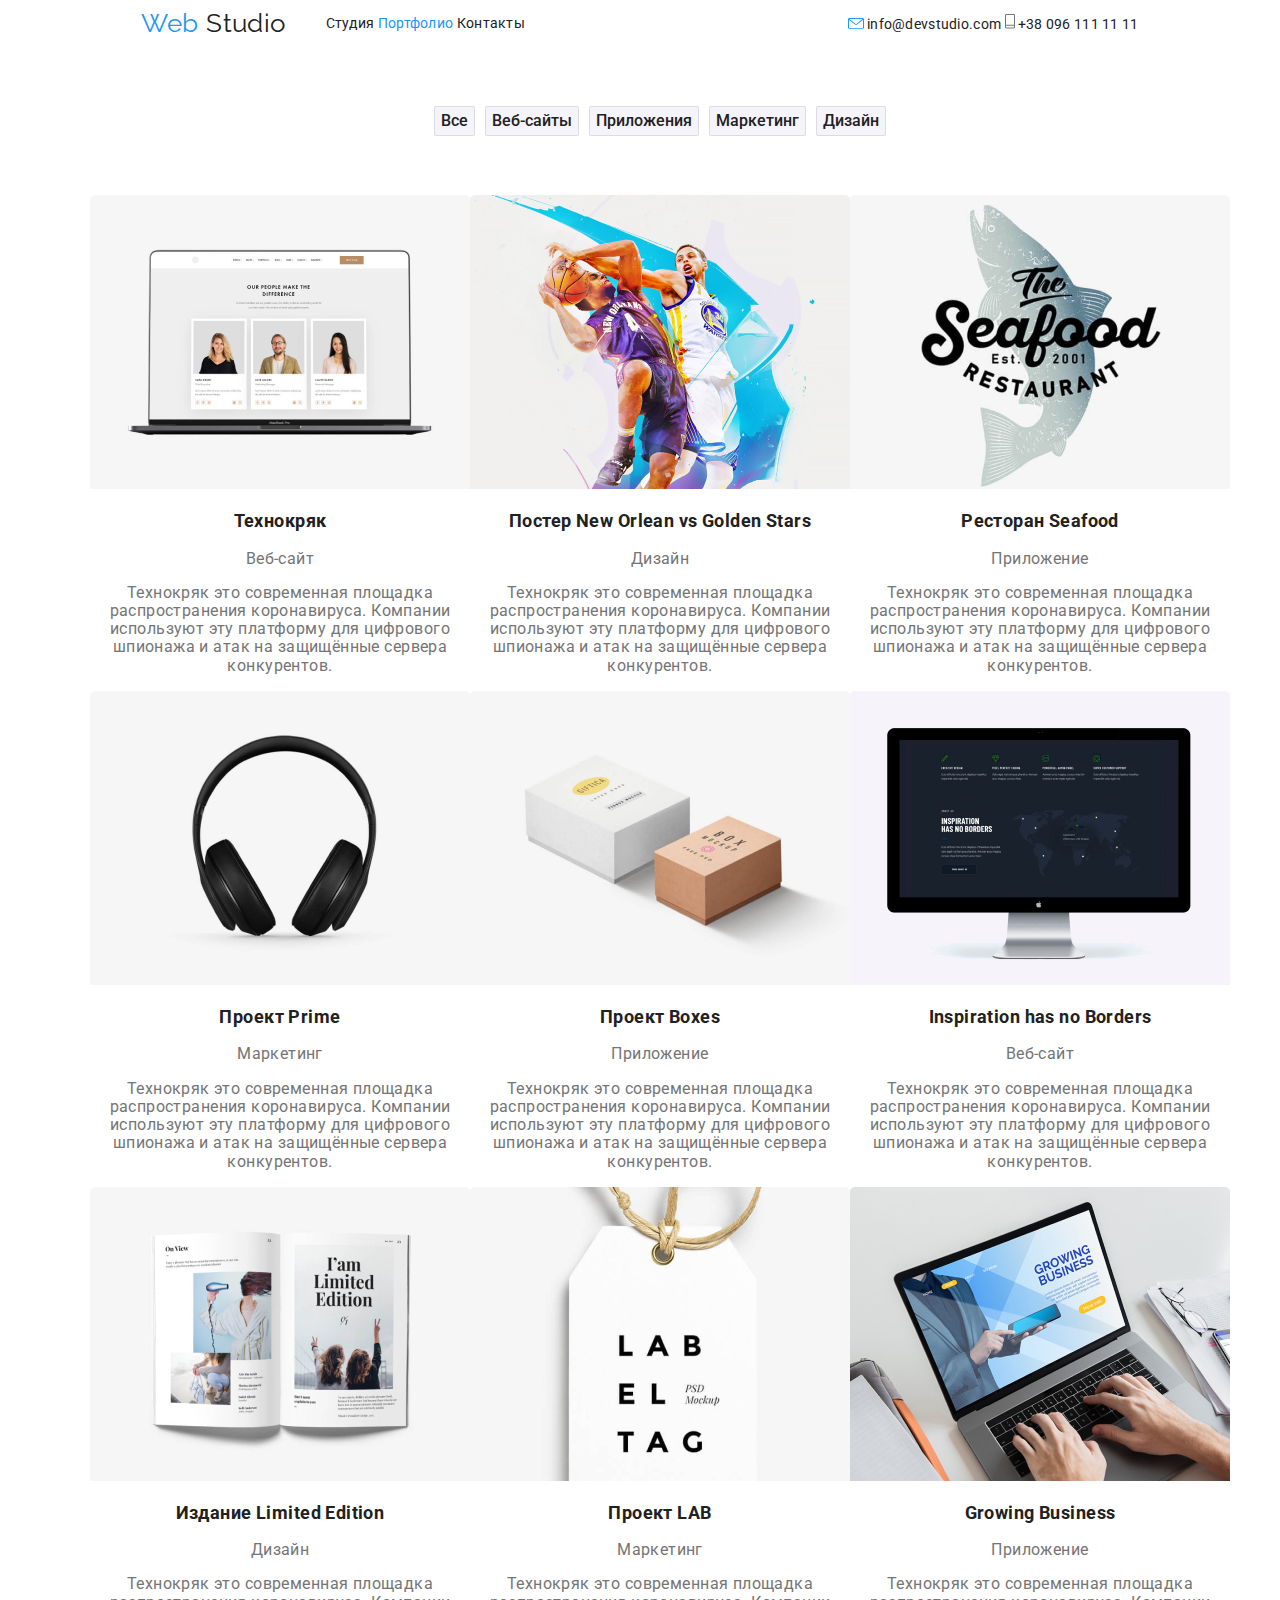
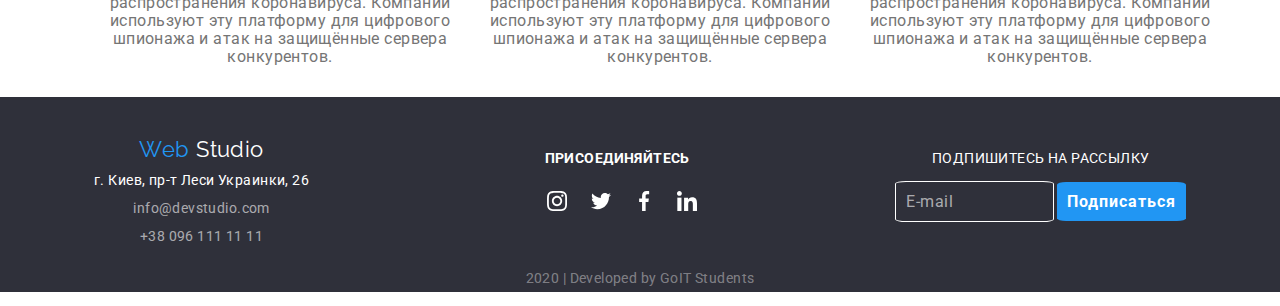
==== commit 34d4c12d: "normalise added" ====
--- a/portfolio.html
+++ b/portfolio.html
@@ -4,11 +4,15 @@
     <meta charset="UTF-8" />
     <meta name="viewport" content="width=device-width, initial-scale=1.0" />
     <title>Web Studio</title>
-    <link rel="stylesheet" href="./css/style.css" />
     <link
       href="https://fonts.googleapis.com/css2?family=Raleway:wght@700&family=Roboto:wght@500;700;900&display=swap"
       rel="stylesheet"
     />
+    <link
+      rel="stylesheet"
+      href="https://cdnjs.cloudflare.com/ajax/libs/modern-normalize/0.6.0/modern-normalize.min.css"
+    />
+    <link rel="stylesheet" href="./css/style.css" />
   </head>
 
   <body>
